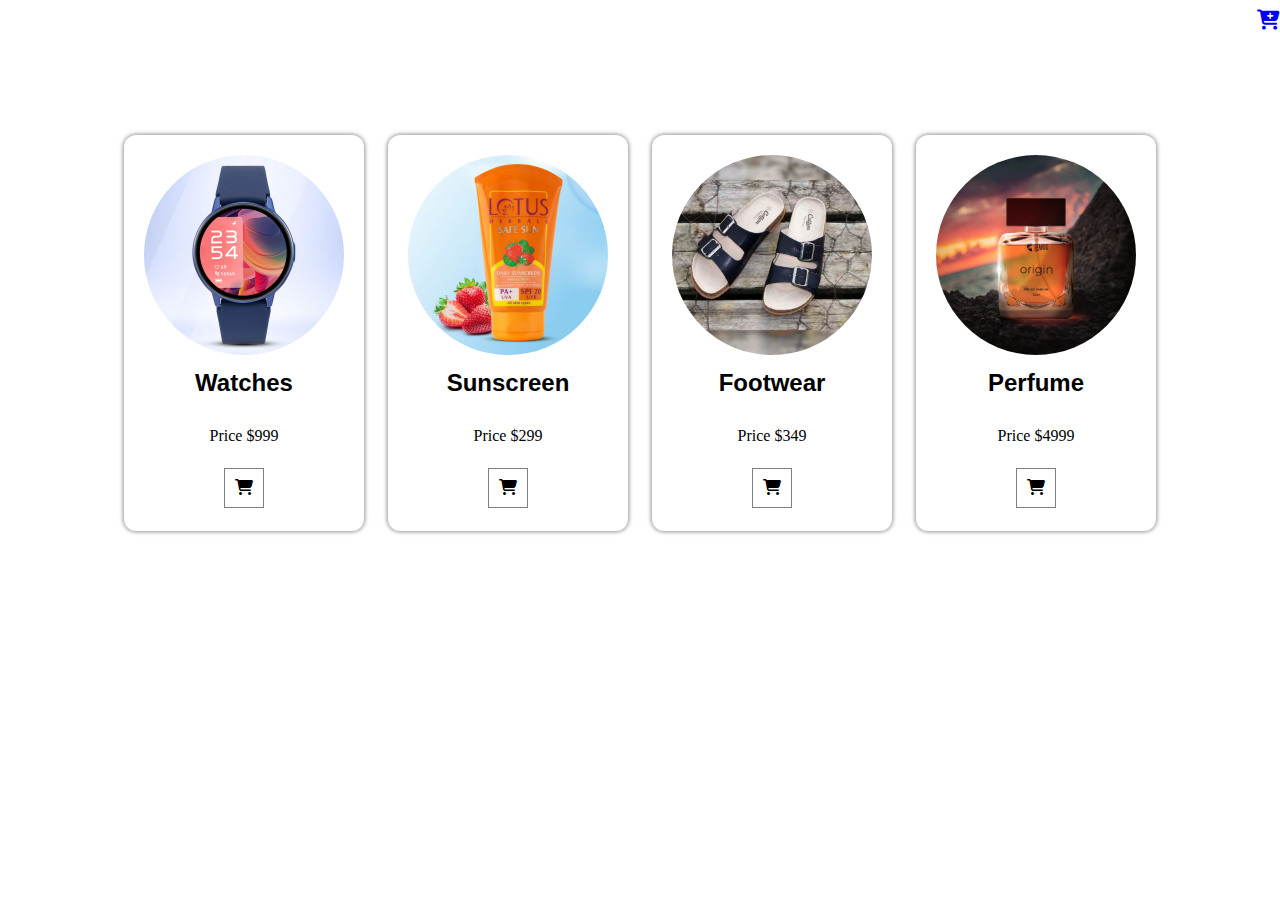
==== index.html @ cf394a54 "Project Done" ====
<!DOCTYPE html>
<html lang="en">

<head>
  <meta charset="UTF-8" />
  <meta name="viewport" content="width=device-width, initial-scale=1.0" />
  <title>AddToCart</title>
  <!-- font awesome -->
  <link rel="stylesheet" href="https://cdnjs.cloudflare.com/ajax/libs/font-awesome/6.5.1/css/all.min.css" />
  <!-- bootstrap -->
  <link href="https://cdn.jsdelivr.net/npm/bootstrap@5.0.2/dist/css/bootstrap.min.css">
  <!-- css -->
  <link rel="stylesheet" href="css/style.css" />
</head>

<body>
  <!-- <nav class="navbar navbar-light bg-light mt-5">
    <div class="container-fluid ">
      <form class="d-flex">
        <input class="form-control me-2" type="search" placeholder="Search" aria-label="Search">
        <button class="btn btn-outline-success" type="submit">Search</button>
      </form>
    </div>
  </nav> -->
  <a href="cart.html"><i class="fa-solid fa-cart-plus"></i></a>
  <section class="teamCard">
      <div class="container">
        <div class="Tcard d-flex text-center">
        <div class="row productContainer"> 

        </div>
      </div>
    </div>
  </div>
  </section>

  <!-- js -->
   <script src="script.js"></script>
</body>
</html>
---- css/style.css ----
* {
  box-sizing: border-box;
  margin: 0;
  padding: 0;
}

:root {
  --primary: #00aeff;
  --secondary: #a6a6a6;
  --grey: #535961;
  --green: #1bbc9b;
  --yellow: #fcc71f;
  --font: Arial, helvetica, sans-serif;
  --font2: "Oswald", sans-serif;
  --font3: "Droid Sans";
  --font4: "Open sans", sans-serif;
  --bgcolor: #1b1b1b;
  --black: #000000;
  --white: #ffffff;
  --darkgrey: #343434;
  --gutter-width: 12px;
}

ul li {
  list-style: none;
}

a {
  text-decoration: none;
}

.w-1 {
  width: 8.33%;
  padding: 0 var(--gutter-width);
}

.w-2 {
  width: 16.66%;
  padding: 0 var(--gutter-width);
}

.w-3 {
  width: 25%;
  padding: 0 var(--gutter-width);
}

.w-4 {
  width: 33.33%;
  padding: 0 var(--gutter-width);
}

.w-5 {
  width: 41.66%;
  padding: 0 var(--gutter-width);
}

.w-6 {
  width: 50%;
  padding: 0 var(--gutter-width);
}

.w-7 {
  width: 58.33%;
  padding: 0 var(--gutter-width);
}

.w-8 {
  width: 66.66%;
  padding: 0 var(--gutter-width);
}

.w-9 {
  width: 75%;
  padding: 0 var(--gutter-width);
}

.w-10 {
  width: 83.33%;
  padding: 0 var(--gutter-width);
}

.w-11 {
  width: 91.66%;
  padding: 0 var(--gutter-width);
}

.w-12 {
  width: 100%;
  padding: 0 var(--gutter-width);
}

.container {
  max-width: 1140px;
  margin: 0 auto;
}
section {
  padding: 100px 0;
}
.row {
  display: flex;
  margin: 0 auto;
  flex-wrap: wrap;
}

.d-flex {
  display: flex;
}

.f-wrap {
  flex-wrap: wrap;
}

.text-center {
  text-align: center;
}

.text-justify {
  text-align: justify;
}
.align-center {
  align-items: center;
}

.justify-between {
  justify-content: space-between;
}

.active {
  color: var(--primary) !important;
}

.justify-content-base {
  justify-content: baseline;
}

.vh-100 {
  height: 100vh;
}

.justify-content {
  justify-content: center;
}

.px-1 {
  padding: 0 12px;
}
.py-5 {
  padding: 60px 0;
}

.p-3 {
  padding: 30px;
}

.py-3 {
  padding: 30px 0;
}
.me-2 {
  margin-right: 15px !important;
}
.mt-2 {
  margin-top: 10px;
}
.mt-3 {
  margin-top: 20px;
}
.my-2 {
  margin: 10px 0;
}

html {
  scroll-behavior: smooth;
}
.dsc {
  margin-top: 10px;
}

.dsc h1 {
  font-family: var(--font2);
  color: var(--white);
}
.dsc p {
  font-family: var(--font);
  color: var(--white);
  padding-top: 10px;
}
.Tcard {
  margin-top: 35px;
}
.t_img1 {
  /* border: 1px solid rgb(165, 162, 162); */
  border-radius: 12px;
  box-shadow: 0 0 5px 0 rgb(105, 100, 100);
}
.teamImg {
  width: 200px;
  border-radius: 50%;
}
/* .teamCardImg {
  overflow: hidden;
} */
.content {
  padding: 20px;
  border-radius: 10px;
}
.content h2 {
  padding: 10px 0;
  font-family: "Franklin Gothic Medium", "Arial Narrow", Arial, sans-serif;
}

.content p {
  padding: 20px 0;
  font-family: var(--font3);
  color: black;
}
.content i {
  /* padding: 10px; */

  height: 40px;
  width: 40px;
  padding-top: 10px;

  border: 1px solid grey;
  margin: 3px;
}

.fa-cart-plus {
  float: right;
  font-size: 20px;
  margin-top: 10px;
}
.price {
  padding-top: 10px;
}
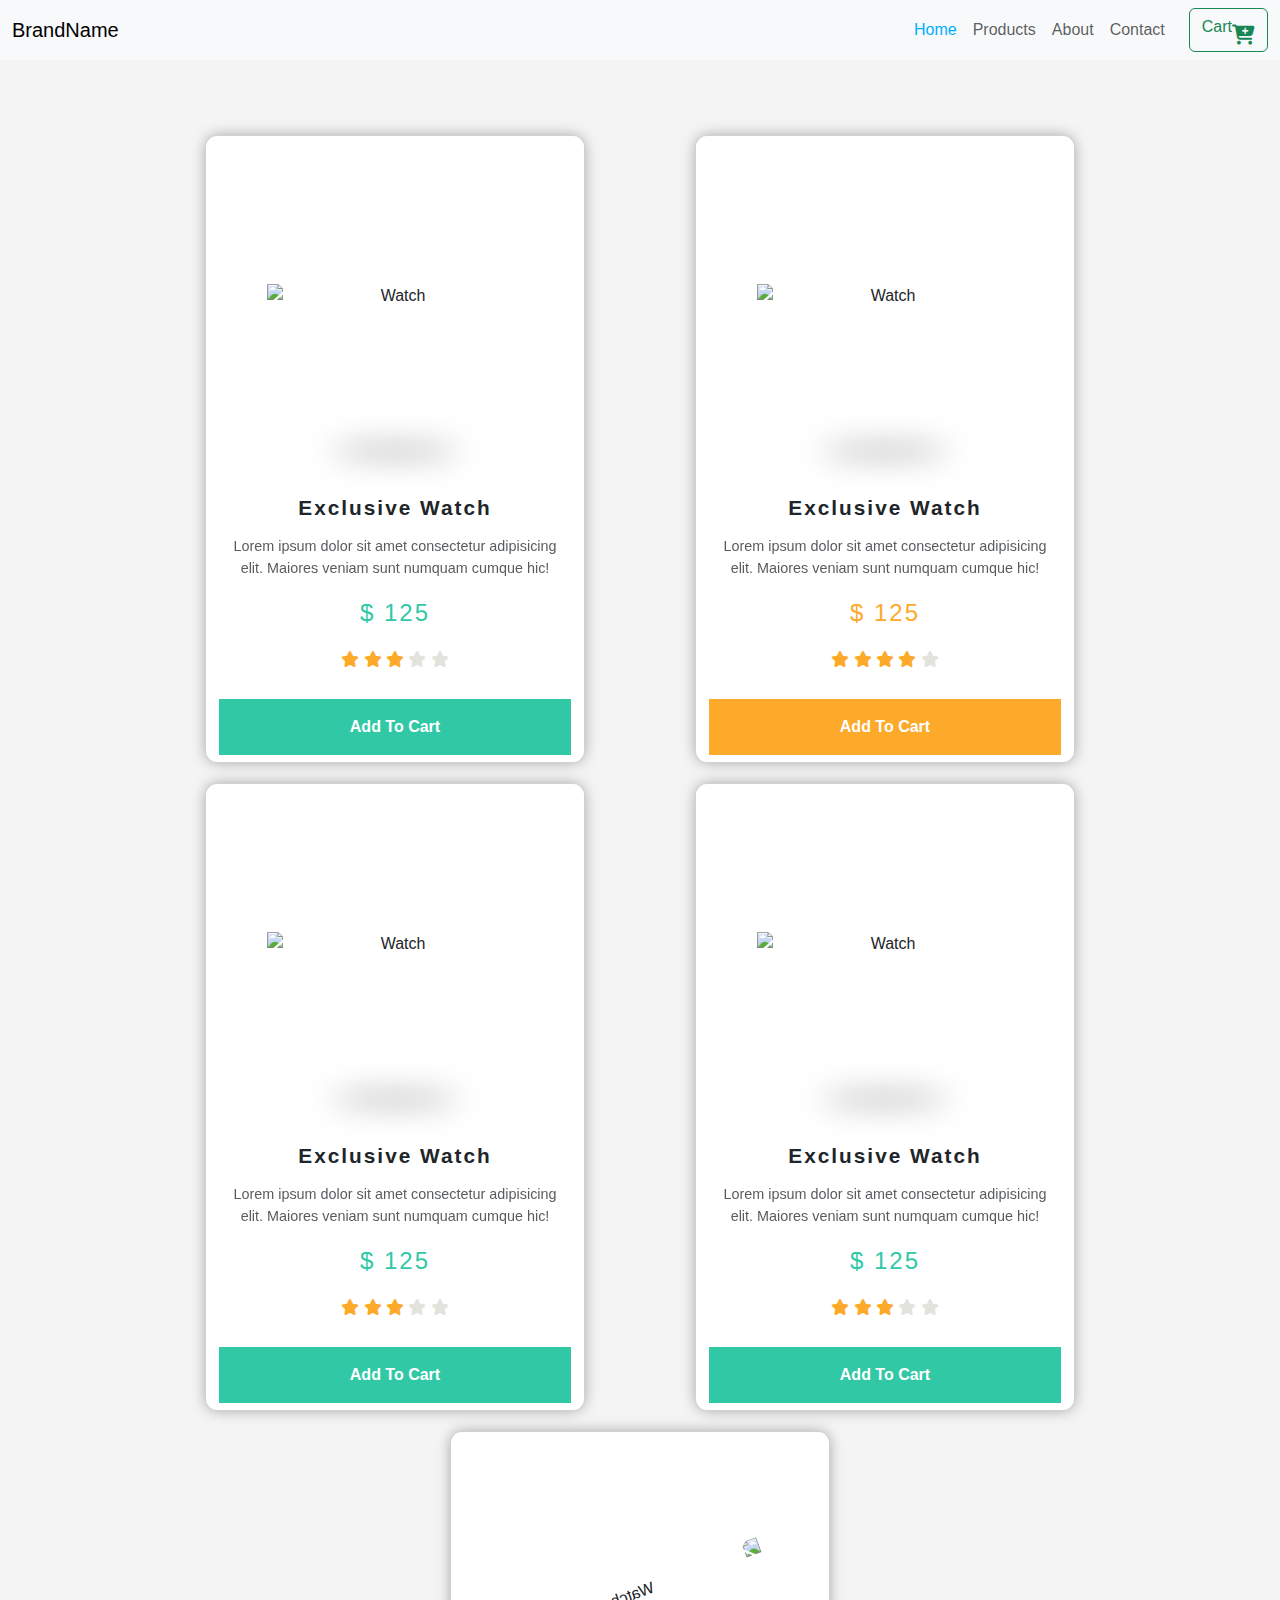
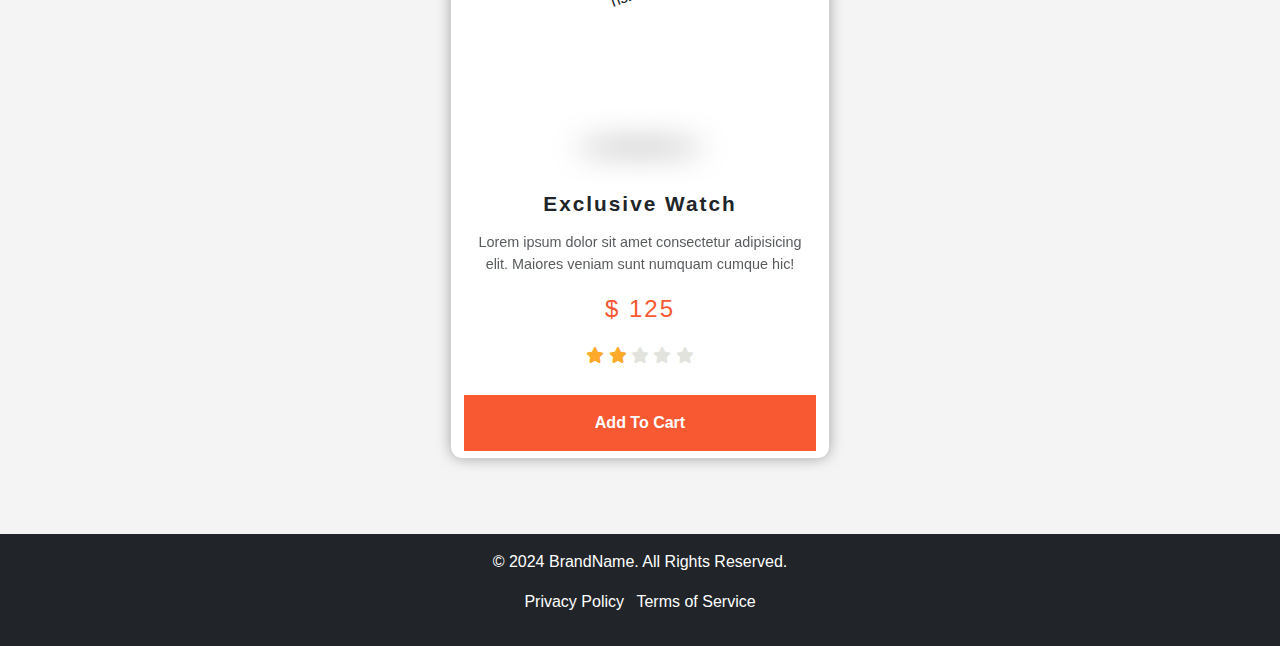
==== commit 318fd77d: "looping done" ====
--- a/index.html
+++ b/index.html
@@ -1,40 +1,124 @@
 <!DOCTYPE html>
 <html lang="en">
+  <head>
+    <meta charset="UTF-8" />
+    <meta name="viewport" content="width=device-width, initial-scale=1.0" />
+    <title>Add to Cart</title>
 
-<head>
-  <meta charset="UTF-8" />
-  <meta name="viewport" content="width=device-width, initial-scale=1.0" />
-  <title>AddToCart</title>
-  <!-- font awesome -->
-  <link rel="stylesheet" href="https://cdnjs.cloudflare.com/ajax/libs/font-awesome/6.5.1/css/all.min.css" />
-  <!-- bootstrap -->
-  <link href="https://cdn.jsdelivr.net/npm/bootstrap@5.0.2/dist/css/bootstrap.min.css">
-  <!-- css -->
-  <link rel="stylesheet" href="css/style.css" />
-</head>
+    <!-- Font Awesome -->
+    <link rel="stylesheet" href="https://cdnjs.cloudflare.com/ajax/libs/font-awesome/6.5.1/css/all.min.css" />
 
-<body>
-  <!-- <nav class="navbar navbar-light bg-light mt-5">
-    <div class="container-fluid ">
-      <form class="d-flex">
-        <input class="form-control me-2" type="search" placeholder="Search" aria-label="Search">
-        <button class="btn btn-outline-success" type="submit">Search</button>
-      </form>
-    </div>
-  </nav> -->
-  <a href="cart.html"><i class="fa-solid fa-cart-plus"></i></a>
-  <section class="teamCard">
-      <div class="container">
-        <div class="Tcard d-flex text-center">
-        <div class="row productContainer"> 
+    <!-- Bootstrap CSS -->
+    <link rel="stylesheet" href="https://cdn.jsdelivr.net/npm/bootstrap@5.0.2/dist/css/bootstrap.min.css" />
 
+    <!-- Custom CSS -->
+    <link rel="stylesheet" href="css/style.css" />
+  </head>
+
+  <body>
+    <!-- Navbar -->
+    <header>
+      <nav class="navbar navbar-expand-lg navbar-light bg-light">
+        <div class="container-fluid">
+          <a class="navbar-brand" href="#">BrandName</a>
+          <button
+            class="navbar-toggler"
+            type="button"
+            data-bs-toggle="collapse"
+            data-bs-target="#navbarNav"
+            aria-controls="navbarNav"
+            aria-expanded="false"
+            aria-label="Toggle navigation"
+          >
+            <span class="navbar-toggler-icon"></span>
+          </button>
+          <div class="collapse navbar-collapse" id="navbarNav">
+            <ul class="navbar-nav ms-auto">
+              <li class="nav-item">
+                <a class="nav-link active" aria-current="page" href="#">Home</a>
+              </li>
+              <li class="nav-item">
+                <a class="nav-link" href="#">Products</a>
+              </li>
+              <li class="nav-item">
+                <a class="nav-link" href="#">About</a>
+              </li>
+              <li class="nav-item">
+                <a class="nav-link" href="#">Contact</a>
+              </li>
+            </ul>
+            <a href="cart.html" class="btn btn-outline-success ms-3"> <i class="fa-solid fa-cart-plus"></i> Cart </a>
+          </div>
         </div>
+      </nav>
+    </header>
+
+    <!-- Main Section -->
+
+    <main>
+      <section id="products" class="productContainer">
+        
+        <!-- <div class="card">
+          <div class="img">
+            <img
+              src="https://res.cloudinary.com/rixotech/image/upload/v1643262721/Test%20Project/nike-running-shoes-download-15_sjkagv.png"
+              alt="Shoe"
+            />
+          </div>
+          <div class="text">
+            <h3>Featured Shoe</h3>
+            <p>Lorem ipsum dolor sit amet consectetur adipisicing elit. Maiores veniam sunt numquam cumque hic!</p>
+            <h5>$ 250</h5>
+            <div class="rating">
+              <i class="fas fa-star"></i>
+              <i class="fas fa-star"></i>
+              <i class="fas fa-star"></i>
+              <i class="fas fa-star"></i>
+              <i class="fas fa-star"></i>
+            </div>
+          </div>
+          <div class="btn">
+            <button>Add To Cart</button>
+          </div>
+        </div> -->
+        <!-- <div class="card">
+          <div class="img">
+            <img src="https://res.cloudinary.com/rixotech/image/upload/v1643262724/Test%20Project/0214443_MAX_1200_inmvjx.jpg" alt="t-Shirt" />
+          </div>
+          <div class="text">
+            <h3>Exclusive t-Shirt</h3>
+            <p>Lorem ipsum dolor sit amet consectetur adipisicing elit. Maiores veniam sunt numquam cumque hic!</p>
+            <h5>$ 150</h5>
+            <div class="rating">
+              <i class="fas fa-star"></i>
+              <i class="fas fa-star"></i>
+              <i class="fas fa-star"></i>
+              <i class="fas fa-star"></i>
+              <i class="fas fa-star"></i>
+            </div>
+          </div>
+          <div class="btn">
+            <button>Add To Cart</button>
+          </div>
+        </div> -->
+      </section>
+    </main>
+
+    <!-- Footer -->
+    <footer class="bg-dark text-white py-3">
+      <div class="container text-center">
+        <p>&copy; 2024 BrandName. All Rights Reserved.</p>
+        <ul class="list-inline">
+          <li class="list-inline-item"><a href="#" class="text-white">Privacy Policy</a></li>
+          <li class="list-inline-item"><a href="#" class="text-white">Terms of Service</a></li>
+        </ul>
       </div>
-    </div>
-  </div>
-  </section>
+    </footer>
 
-  <!-- js -->
-   <script src="script.js"></script>
-</body>
+    <!-- Bootstrap JS and dependencies -->
+    <script src="https://cdn.jsdelivr.net/npm/@popperjs/core@2.9.2/dist/umd/popper.min.js"></script>
+    <script src="https://cdn.jsdelivr.net/npm/bootstrap@5.0.2/dist/js/bootstrap.min.js"></script>
+
+    <script src="script.js"></script>
+  </body>
 </html>
--- a/css/style.css
+++ b/css/style.css
@@ -168,6 +168,11 @@
   margin: 10px 0;
 }
 
+body {
+  background-color: #000000;
+  color: #fff;
+}
+
 html {
   scroll-behavior: smooth;
 }
@@ -188,7 +193,6 @@
   margin-top: 35px;
 }
 .t_img1 {
-  /* border: 1px solid rgb(165, 162, 162); */
   border-radius: 12px;
   box-shadow: 0 0 5px 0 rgb(105, 100, 100);
 }
@@ -196,9 +200,7 @@
   width: 200px;
   border-radius: 50%;
 }
-/* .teamCardImg {
-  overflow: hidden;
-} */
+
 .content {
   padding: 20px;
   border-radius: 10px;
@@ -232,3 +234,184 @@
 .price {
   padding-top: 10px;
 }
+
+/* <a href="cart.html"><i class="fa-solid fa-cart-plus"></i></a>
+<section class="teamCard">
+    <div class="container">
+      <div class="Tcard d-flex text-center">
+      <div class="row productContainer"></div>
+    </div>
+  </div>
+</div>
+</section> */
+
+/*  */
+/* Import Fonst */
+@import url("https://fonts.googleapis.com/css2?family=Poppins:ital,wght@0,300;0,400;0,500;0,600;0,700;1,400&display=swap");
+
+*,
+*::after,
+*::before {
+  margin: 0;
+  padding: 0;
+  box-sizing: border-box;
+}
+:root {
+  --body-color: #f4f4f4;
+  --card-bg-color: #fff;
+  --star-gray: #e3e3dd;
+  --color-1: #31c8a5;
+  --color-1-dark: #248b73;
+  --color-2: #f95932;
+  --color-2-dark: #d74622;
+  --color-3: #fda929;
+  --color-3-dark: #cf8616;
+  --text-color: #31363d;
+  --primary-font: "Poppins", sans-serif;
+}
+
+body {
+  font-family: var(--primary-font);
+  color: var(--text-color);
+}
+img {
+  max-width: 100%;
+}
+
+main {
+  width: 100%;
+  min-height: 100vh;
+  background: var(--body-color);
+}
+
+/* Start Main Styles */
+section#products {
+  width: 75%;
+  max-width: 1200px;
+  padding: 75px 0;
+  margin: 0 auto;
+  display: flex;
+  justify-content: space-around;
+  align-items: stretch;
+  flex-wrap: wrap;
+  gap: 20px;
+}
+section#products .card {
+  max-width: 380px;
+  flex: 1 0 380px;
+  display: flex;
+  flex-direction: column;
+  align-items: stretch;
+  text-align: center;
+  background: var(--card-bg-color);
+  box-shadow: 0 0 15px -2px rgba(0, 0, 0, 0.4);
+  border-radius: 0.75rem;
+  overflow: hidden;
+}
+section#products .card div.img {
+  width: 320px;
+  height: 320px;
+  align-self: center;
+  display: flex;
+  justify-content: center;
+  align-items: center;
+  position: relative;
+  margin-bottom: 20px;
+}
+section#products .card div.img::after {
+  content: "";
+  width: 40%;
+  height: 10px;
+  background: rgba(0, 0, 0, 0.4);
+  display: block;
+  position: absolute;
+  bottom: 0;
+  border-radius: 50%;
+  filter: blur(15px);
+}
+section#products .card div.img img {
+  width: 80%;
+  transition: all 0.5s;
+}
+section#products .card:hover div.img img {
+  transform: scale(1.2);
+}
+section#products .card:nth-child(2) div.img img {
+  transform: scaleX(-1) rotate(20deg);
+}
+section#products .card:hover:nth-child(2) div.img img {
+  transform: scaleX(-1) rotate(20deg) scale(1.2);
+}
+section#products .card div.text {
+  padding: 20px 25px;
+}
+section#products .card div.text h3 {
+  font-size: calc(0.5rem + 1vw);
+  letter-spacing: 2px;
+  font-weight: 700;
+  margin-bottom: 15px;
+}
+section#products .card div.text p {
+  font-size: calc(0.5rem + 0.5vw);
+  margin-bottom: 20px;
+  opacity: 0.75;
+}
+section#products .card div.text h5 {
+  font-size: 1.5rem;
+  letter-spacing: 2px;
+  margin-bottom: 20px;
+  color: var(--color-1);
+}
+section#products .card:nth-child(2) {
+  order: 2;
+}
+section#products .card:nth-child(2) div.text h5 {
+  color: var(--color-2);
+}
+section#products .card:nth-child(3) div.text h5 {
+  color: var(--color-3);
+}
+section#products .card div.rating {
+}
+section#products .card div.rating i {
+  color: var(--color-3);
+}
+section#products .card div.rating i:nth-child(4),
+section#products .card div.rating i:nth-child(5) {
+  color: var(--star-gray);
+}
+section#products .card:nth-child(2) div.rating i:nth-child(3) {
+  color: var(--star-gray);
+}
+section#products .card:nth-child(3) div.rating i:nth-child(4) {
+  color: var(--color-3);
+}
+section#products .card div.btn {
+}
+section#products .card div.btn button {
+  display: block;
+  width: 100%;
+  outline: none;
+  border: none;
+  background: var(--color-1);
+  color: #fff;
+  padding: 1rem;
+  font-size: 1rem;
+  font-weight: 700;
+  transition: backgorund 0.4s;
+}
+section#products .card:nth-child(2) div.btn button {
+  background: var(--color-2);
+}
+section#products .card:nth-child(3) div.btn button {
+  background: var(--color-3);
+}
+section#products .card div.btn button:hover {
+  background: var(--color-1-dark);
+}
+section#products .card:nth-child(2) div.btn button:hover {
+  background: var(--color-2-dark);
+}
+section#products .card:nth-child(3) div.btn button:hover {
+  background: var(--color-3-dark);
+}
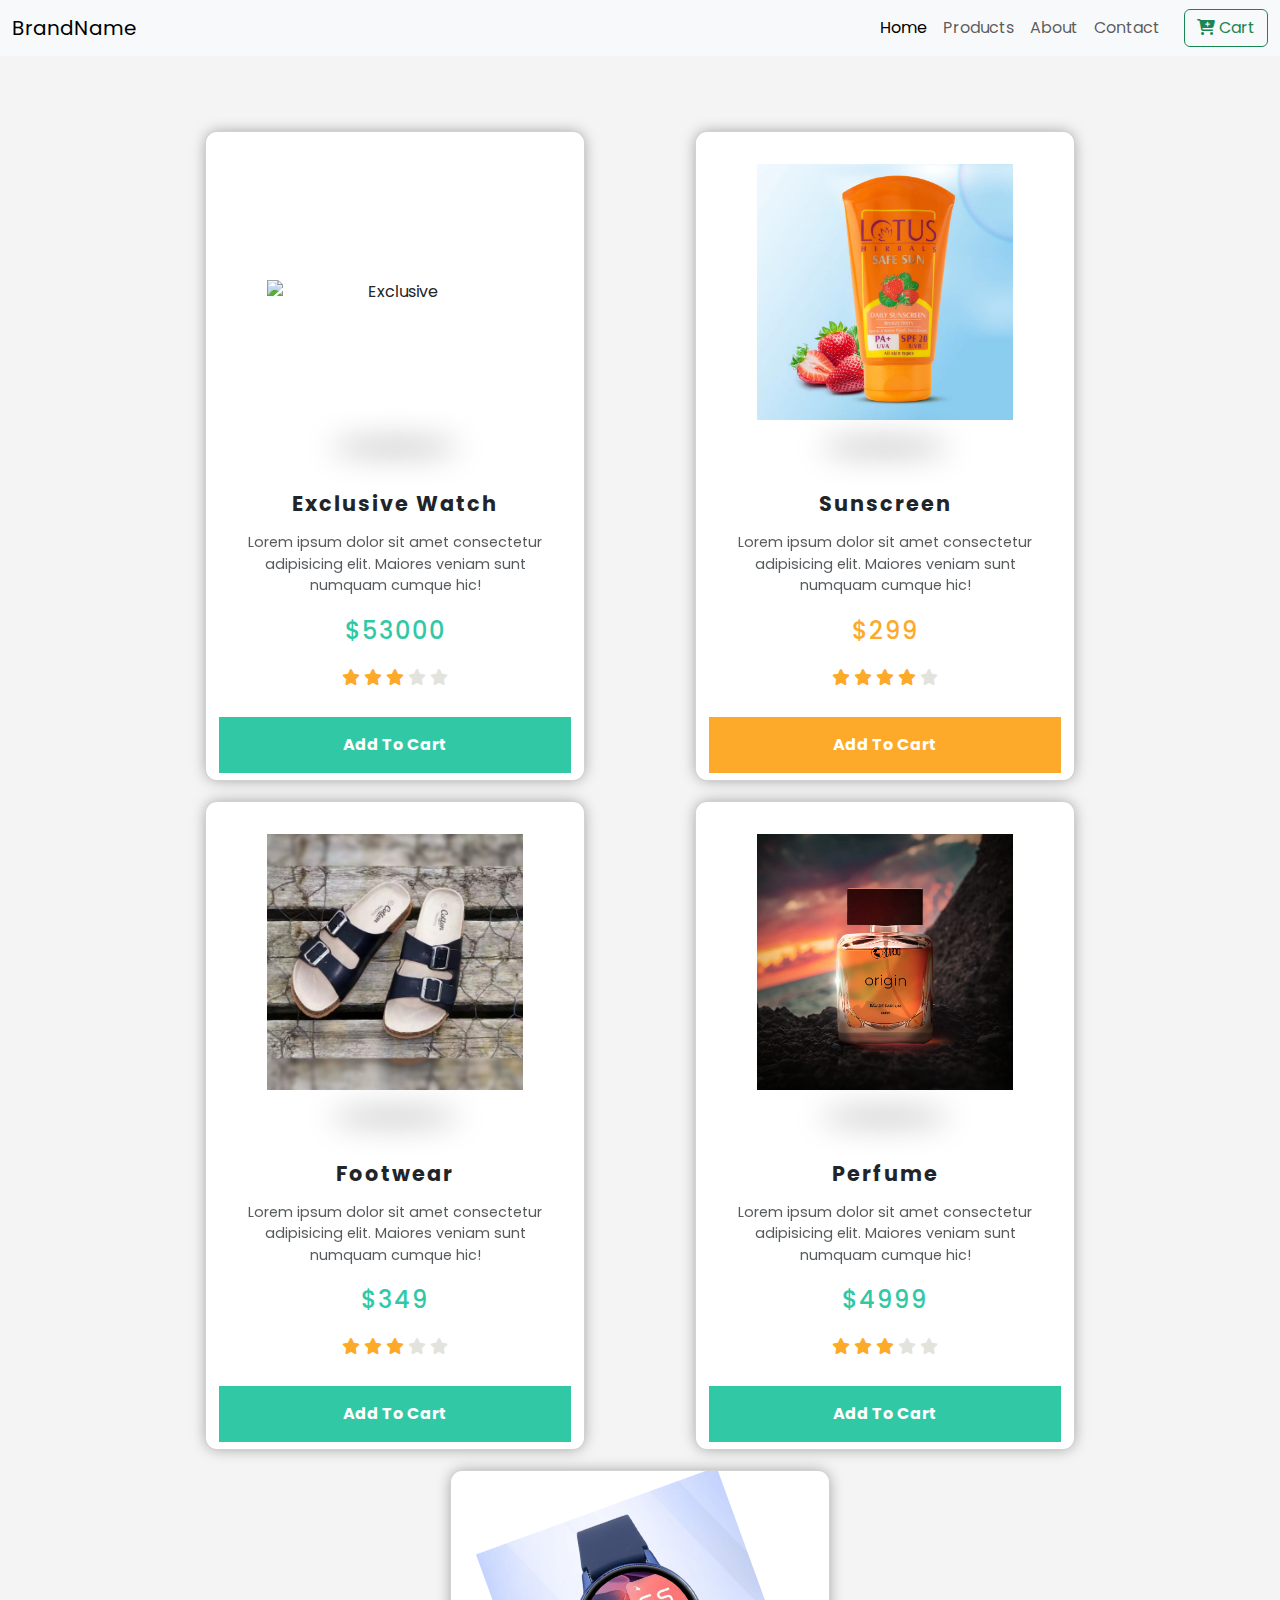
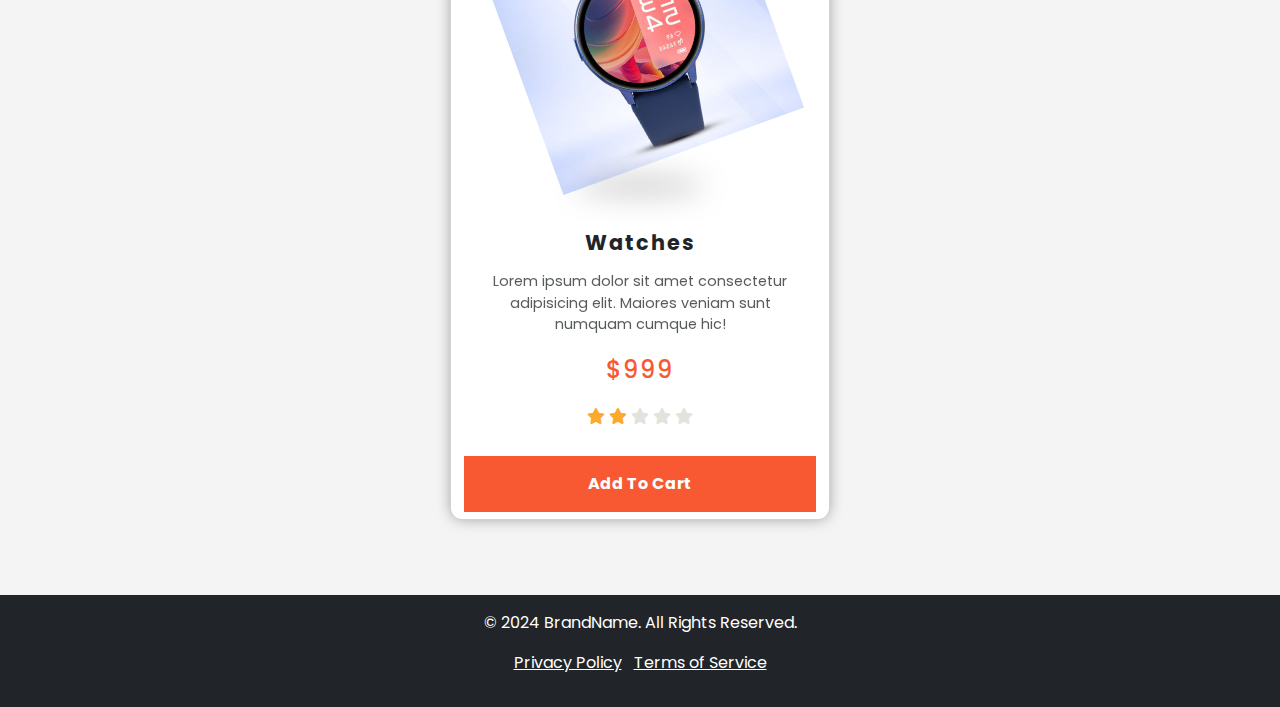
==== commit d2506faf: "extra code removed" ====
--- a/index.html
+++ b/index.html
@@ -4,13 +4,10 @@
     <meta charset="UTF-8" />
     <meta name="viewport" content="width=device-width, initial-scale=1.0" />
     <title>Add to Cart</title>
-
     <!-- Font Awesome -->
     <link rel="stylesheet" href="https://cdnjs.cloudflare.com/ajax/libs/font-awesome/6.5.1/css/all.min.css" />
-
     <!-- Bootstrap CSS -->
     <link rel="stylesheet" href="https://cdn.jsdelivr.net/npm/bootstrap@5.0.2/dist/css/bootstrap.min.css" />
-
     <!-- Custom CSS -->
     <link rel="stylesheet" href="css/style.css" />
   </head>
@@ -56,52 +53,7 @@
     <!-- Main Section -->
 
     <main>
-      <section id="products" class="productContainer">
-        
-        <!-- <div class="card">
-          <div class="img">
-            <img
-              src="https://res.cloudinary.com/rixotech/image/upload/v1643262721/Test%20Project/nike-running-shoes-download-15_sjkagv.png"
-              alt="Shoe"
-            />
-          </div>
-          <div class="text">
-            <h3>Featured Shoe</h3>
-            <p>Lorem ipsum dolor sit amet consectetur adipisicing elit. Maiores veniam sunt numquam cumque hic!</p>
-            <h5>$ 250</h5>
-            <div class="rating">
-              <i class="fas fa-star"></i>
-              <i class="fas fa-star"></i>
-              <i class="fas fa-star"></i>
-              <i class="fas fa-star"></i>
-              <i class="fas fa-star"></i>
-            </div>
-          </div>
-          <div class="btn">
-            <button>Add To Cart</button>
-          </div>
-        </div> -->
-        <!-- <div class="card">
-          <div class="img">
-            <img src="https://res.cloudinary.com/rixotech/image/upload/v1643262724/Test%20Project/0214443_MAX_1200_inmvjx.jpg" alt="t-Shirt" />
-          </div>
-          <div class="text">
-            <h3>Exclusive t-Shirt</h3>
-            <p>Lorem ipsum dolor sit amet consectetur adipisicing elit. Maiores veniam sunt numquam cumque hic!</p>
-            <h5>$ 150</h5>
-            <div class="rating">
-              <i class="fas fa-star"></i>
-              <i class="fas fa-star"></i>
-              <i class="fas fa-star"></i>
-              <i class="fas fa-star"></i>
-              <i class="fas fa-star"></i>
-            </div>
-          </div>
-          <div class="btn">
-            <button>Add To Cart</button>
-          </div>
-        </div> -->
-      </section>
+      <section id="products" class="productContainer"></section>
     </main>
 
     <!-- Footer -->
--- a/css/style.css
+++ b/css/style.css
@@ -1,252 +1,3 @@
-* {
-  box-sizing: border-box;
-  margin: 0;
-  padding: 0;
-}
-
-:root {
-  --primary: #00aeff;
-  --secondary: #a6a6a6;
-  --grey: #535961;
-  --green: #1bbc9b;
-  --yellow: #fcc71f;
-  --font: Arial, helvetica, sans-serif;
-  --font2: "Oswald", sans-serif;
-  --font3: "Droid Sans";
-  --font4: "Open sans", sans-serif;
-  --bgcolor: #1b1b1b;
-  --black: #000000;
-  --white: #ffffff;
-  --darkgrey: #343434;
-  --gutter-width: 12px;
-}
-
-ul li {
-  list-style: none;
-}
-
-a {
-  text-decoration: none;
-}
-
-.w-1 {
-  width: 8.33%;
-  padding: 0 var(--gutter-width);
-}
-
-.w-2 {
-  width: 16.66%;
-  padding: 0 var(--gutter-width);
-}
-
-.w-3 {
-  width: 25%;
-  padding: 0 var(--gutter-width);
-}
-
-.w-4 {
-  width: 33.33%;
-  padding: 0 var(--gutter-width);
-}
-
-.w-5 {
-  width: 41.66%;
-  padding: 0 var(--gutter-width);
-}
-
-.w-6 {
-  width: 50%;
-  padding: 0 var(--gutter-width);
-}
-
-.w-7 {
-  width: 58.33%;
-  padding: 0 var(--gutter-width);
-}
-
-.w-8 {
-  width: 66.66%;
-  padding: 0 var(--gutter-width);
-}
-
-.w-9 {
-  width: 75%;
-  padding: 0 var(--gutter-width);
-}
-
-.w-10 {
-  width: 83.33%;
-  padding: 0 var(--gutter-width);
-}
-
-.w-11 {
-  width: 91.66%;
-  padding: 0 var(--gutter-width);
-}
-
-.w-12 {
-  width: 100%;
-  padding: 0 var(--gutter-width);
-}
-
-.container {
-  max-width: 1140px;
-  margin: 0 auto;
-}
-section {
-  padding: 100px 0;
-}
-.row {
-  display: flex;
-  margin: 0 auto;
-  flex-wrap: wrap;
-}
-
-.d-flex {
-  display: flex;
-}
-
-.f-wrap {
-  flex-wrap: wrap;
-}
-
-.text-center {
-  text-align: center;
-}
-
-.text-justify {
-  text-align: justify;
-}
-.align-center {
-  align-items: center;
-}
-
-.justify-between {
-  justify-content: space-between;
-}
-
-.active {
-  color: var(--primary) !important;
-}
-
-.justify-content-base {
-  justify-content: baseline;
-}
-
-.vh-100 {
-  height: 100vh;
-}
-
-.justify-content {
-  justify-content: center;
-}
-
-.px-1 {
-  padding: 0 12px;
-}
-.py-5 {
-  padding: 60px 0;
-}
-
-.p-3 {
-  padding: 30px;
-}
-
-.py-3 {
-  padding: 30px 0;
-}
-.me-2 {
-  margin-right: 15px !important;
-}
-.mt-2 {
-  margin-top: 10px;
-}
-.mt-3 {
-  margin-top: 20px;
-}
-.my-2 {
-  margin: 10px 0;
-}
-
-body {
-  background-color: #000000;
-  color: #fff;
-}
-
-html {
-  scroll-behavior: smooth;
-}
-.dsc {
-  margin-top: 10px;
-}
-
-.dsc h1 {
-  font-family: var(--font2);
-  color: var(--white);
-}
-.dsc p {
-  font-family: var(--font);
-  color: var(--white);
-  padding-top: 10px;
-}
-.Tcard {
-  margin-top: 35px;
-}
-.t_img1 {
-  border-radius: 12px;
-  box-shadow: 0 0 5px 0 rgb(105, 100, 100);
-}
-.teamImg {
-  width: 200px;
-  border-radius: 50%;
-}
-
-.content {
-  padding: 20px;
-  border-radius: 10px;
-}
-.content h2 {
-  padding: 10px 0;
-  font-family: "Franklin Gothic Medium", "Arial Narrow", Arial, sans-serif;
-}
-
-.content p {
-  padding: 20px 0;
-  font-family: var(--font3);
-  color: black;
-}
-.content i {
-  /* padding: 10px; */
-
-  height: 40px;
-  width: 40px;
-  padding-top: 10px;
-
-  border: 1px solid grey;
-  margin: 3px;
-}
-
-.fa-cart-plus {
-  float: right;
-  font-size: 20px;
-  margin-top: 10px;
-}
-.price {
-  padding-top: 10px;
-}
-
-/* <a href="cart.html"><i class="fa-solid fa-cart-plus"></i></a>
-<section class="teamCard">
-    <div class="container">
-      <div class="Tcard d-flex text-center">
-      <div class="row productContainer"></div>
-    </div>
-  </div>
-</div>
-</section> */
-
-/*  */
-/* Import Fonst */
 @import url("https://fonts.googleapis.com/css2?family=Poppins:ital,wght@0,300;0,400;0,500;0,600;0,700;1,400&display=swap");
 
 *,
@@ -284,7 +35,6 @@
   background: var(--body-color);
 }
 
-/* Start Main Styles */
 section#products {
   width: 75%;
   max-width: 1200px;
